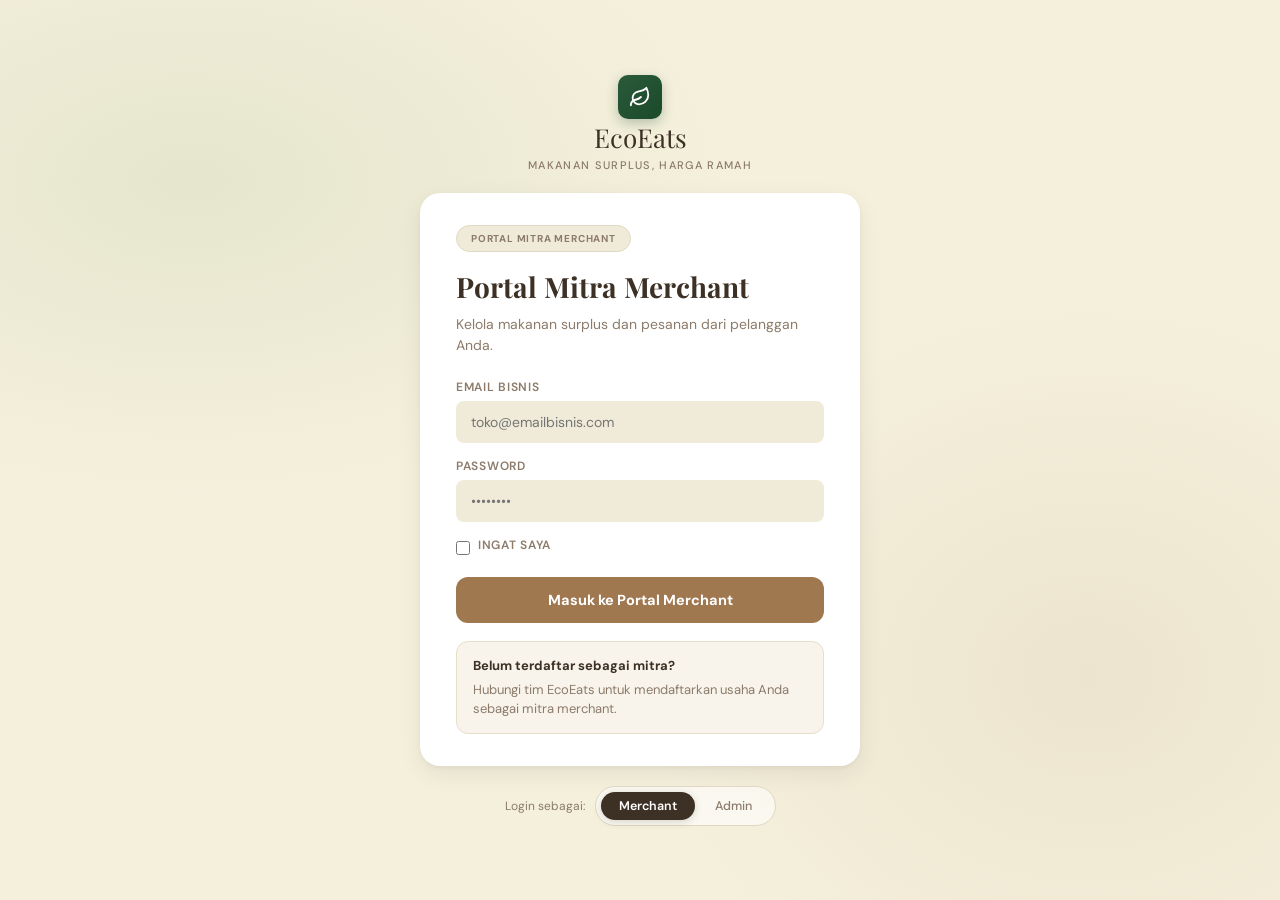
==== src/index (1).html @ 5f59c69b "Add: Frontend Dashboard" ====
<!DOCTYPE html>
<html lang="id">
<head>
  <meta charset="UTF-8">
  <meta name="viewport" content="width=device-width, initial-scale=1.0">
  <title>EcoEats</title>
  <!-- Immediate redirect to login -->
  <meta http-equiv="refresh" content="0;url=login.html">
</head>
<body>
  <p>Redirecting... <a href="login.html">Klik di sini</a> jika tidak otomatis diarahkan.</p>
</body>
</html>
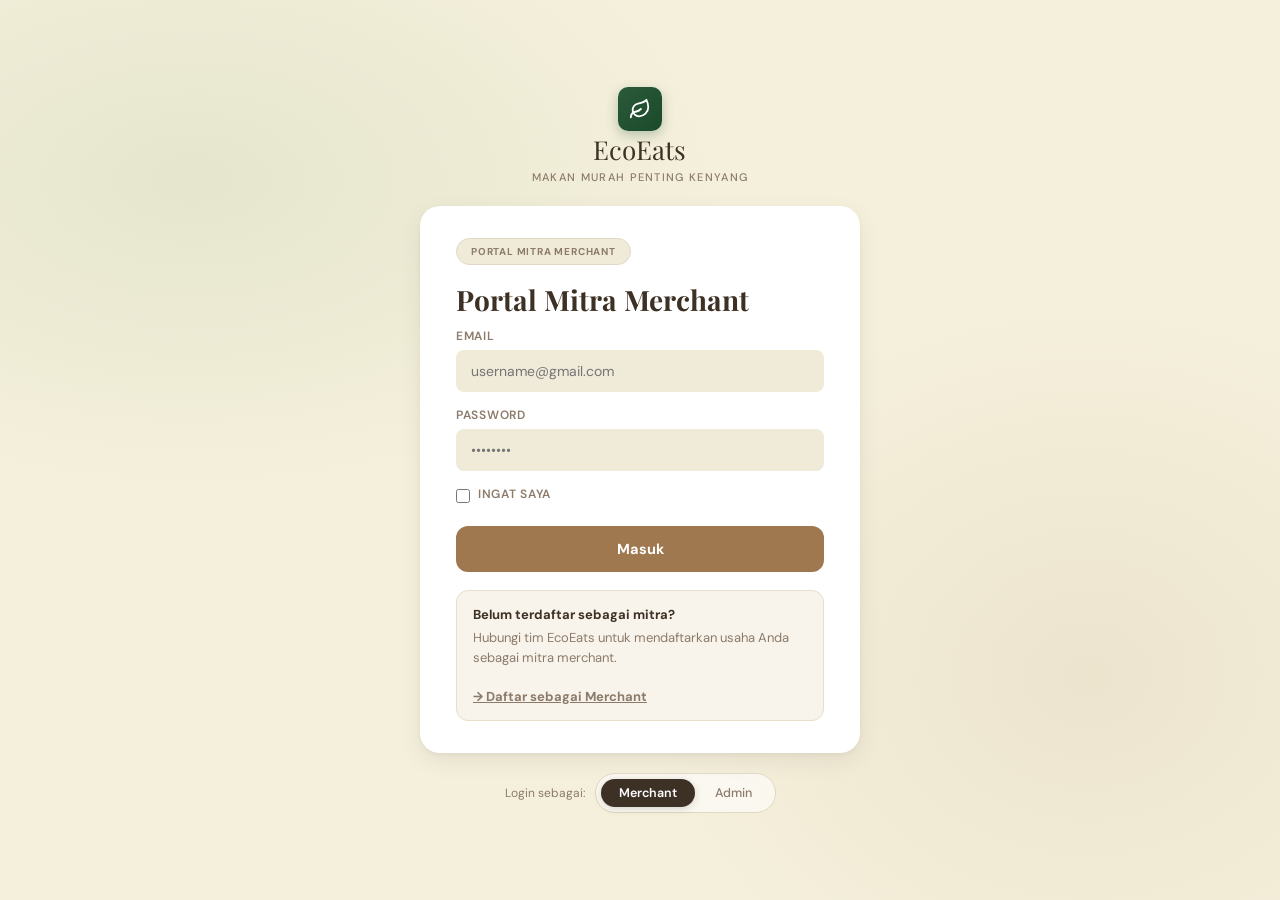
==== commit 49c368d6: "added" ====
--- a/src/index (1).html
+++ b/src/index (1).html
@@ -10,4 +10,4 @@
 <body>
   <p>Redirecting... <a href="login.html">Klik di sini</a> jika tidak otomatis diarahkan.</p>
 </body>
-</html>
+</html>
